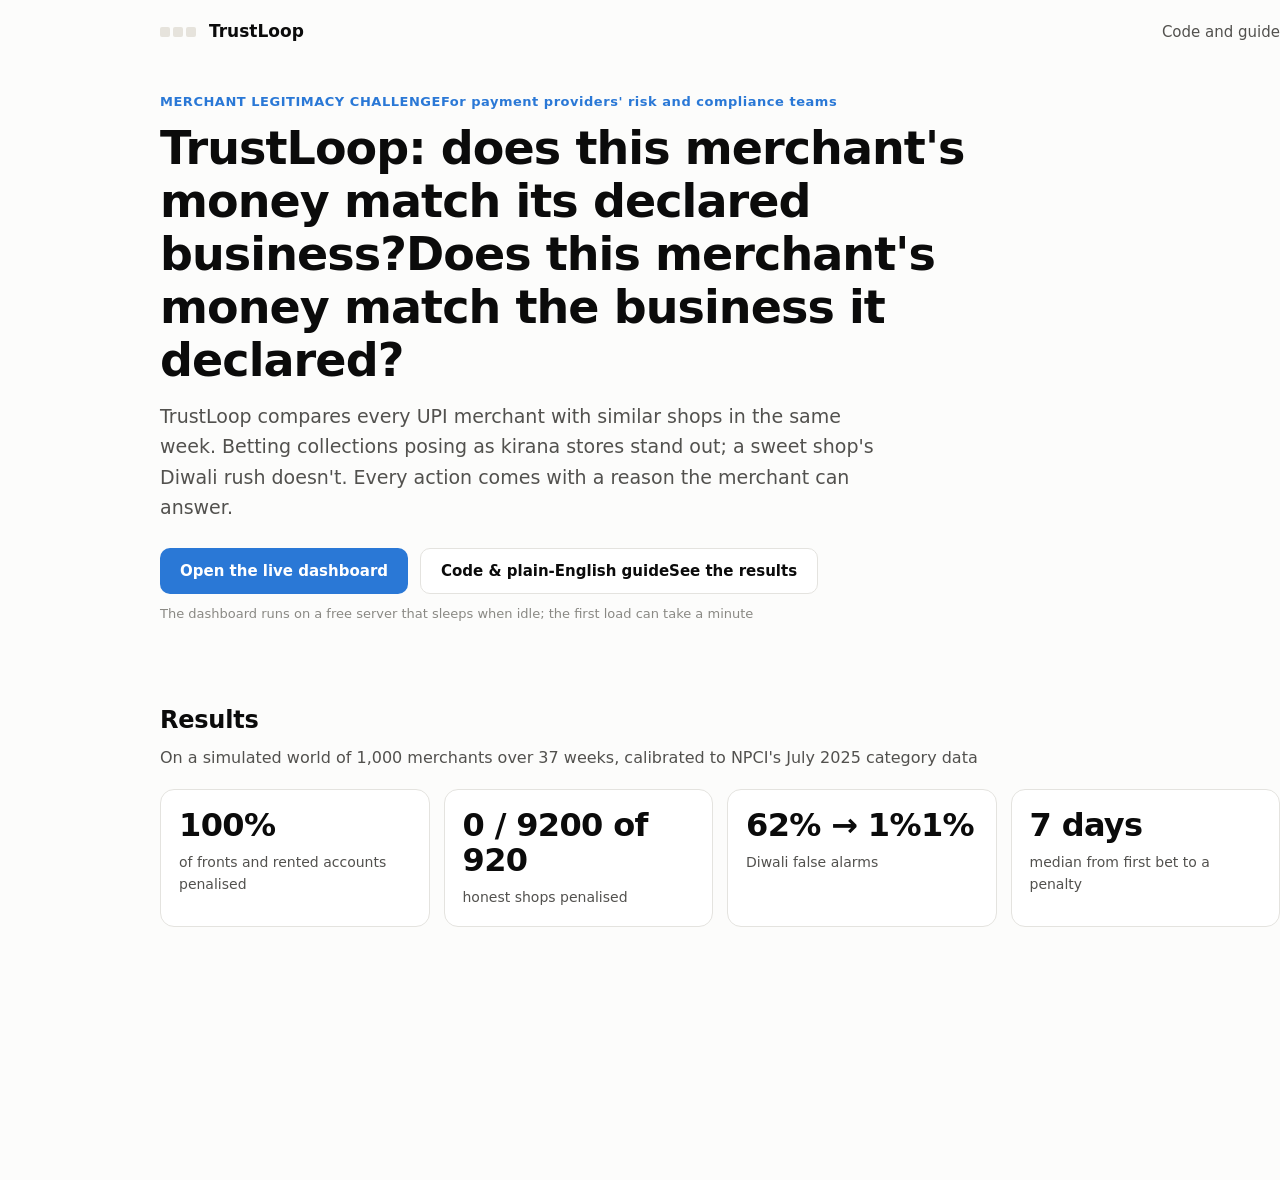
==== unslop-story/story.html @ 90f82adc "Unslop story video of the landing page redesign Square 9-second video (unslop-story/trustloop-unslop" ====
<!doctype html>
<html lang="en">
<head>
<meta charset="utf-8">
<title>TrustLoop landing page: unslop story</title>
<meta name="unslop-steps" content="Spacing, Color and type, Copy, Details and visual">
<meta name="unslop-frame" content="136 0 1168">
<!-- Story file for a short video: the original landing page (step 0) unslopping itself into the current one.
     unslop by Damir Sokolovsky (@heydamir), CC BY 4.0. Fonts: IBM Plex, SIL Open Font License (fonts/OFL-IBM-Plex.txt). -->
<style>
  @font-face { font-family: "Plex Sans"; src: url(fonts/ibm-plex-sans-latin-400-normal.woff2) format("woff2"); font-weight: 400; }
  @font-face { font-family: "Plex Sans"; src: url(fonts/ibm-plex-sans-latin-500-normal.woff2) format("woff2"); font-weight: 500; }
  @font-face { font-family: "Plex Sans"; src: url(fonts/ibm-plex-sans-latin-600-normal.woff2) format("woff2"); font-weight: 600 700; }
  @font-face { font-family: "Plex Mono"; src: url(fonts/ibm-plex-mono-latin-400-normal.woff2) format("woff2"); font-weight: 400; }
  @font-face { font-family: "Plex Mono"; src: url(fonts/ibm-plex-mono-latin-500-normal.woff2) format("woff2"); font-weight: 500 700; }

  /* ---------------- step 0: the original page, as it was ---------------- */
  * { box-sizing: border-box; }
  html, body { margin: 0; }
  body { width: 1440px; min-height: 1180px; background-color: #fcfcfb; color: #0b0b0b;
         font: 16px/1.6 system-ui, -apple-system, "Segoe UI", Roboto, sans-serif; }
  main { width: 1168px; margin: 0 auto; padding: 0 24px 64px; }
  nav { display: flex; align-items: center; justify-content: space-between; height: 64px; }
  .logo { display: flex; align-items: center; gap: 10px; font-weight: 600; font-size: 17px; color: #0b0b0b; }
  .navlink { color: #52514e; font-size: 15px; }
  .pip { display: inline-block; width: 10px; height: 10px; border-radius: 2px; background-color: #e6e3dc; margin-right: 3px; }

  .hero { display: grid; grid-template-columns: 1fr 0fr; column-gap: 0px; align-items: center; padding: 16px 0 24px; }
  .copy { min-width: 0; }
  .eyebrow { color: #2a78d6; font-weight: 600; letter-spacing: 0.04em; font-size: 13px; margin: 0; }
  .eyebrow .from { text-transform: uppercase; }
  h1 { font-size: 46px; line-height: 1.15; font-weight: 700; letter-spacing: -0.02em; margin: 10px 0 14px; max-width: 900px; }
  .lede { font-size: 19px; line-height: 1.6; color: #52514e; max-width: 720px; margin: 0 0 26px; }
  .cta { display: flex; gap: 12px; }
  .btn { display: inline-flex; align-items: center; height: 46px; padding: 0 20px; border-radius: 10px; font-weight: 600; font-size: 15px; }
  .primary { background-color: #2a78d6; color: #ffffff; }
  .secondary { background-color: #ffffff; color: #0b0b0b; border: 1px solid #e4e3df; }
  .note { color: #8a8984; font-size: 13px; margin: 10px 0 0; }

  .preview-col { min-width: 0; overflow: hidden; }
  .preview { width: 520px; background-color: #ffffff; border: 1px solid rgba(17,24,39,0.08); border-radius: 16px; padding: 24px;
             box-shadow: 0 8px 24px rgba(0,0,0,0.06); }
  .pv-head { display: flex; justify-content: space-between; gap: 16px; padding-bottom: 16px; border-bottom: 1px solid rgba(17,24,39,0.08); }
  .pv-id { font: 500 16px/1.4 "Plex Mono", monospace; }
  .pv-meta { color: #6b7487; font-size: 13px; }
  .pv-title { font-size: 13px; color: #6b7487; margin: 20px 0 4px; }
  .cmp { padding: 12px 0; border-bottom: 1px solid rgba(17,24,39,0.08); }
  .cmp:last-of-type { border-bottom: 0; }
  .cmp-top { display: flex; justify-content: space-between; gap: 12px; font-size: 14px; }
  .fig-s { font: 13px "Plex Mono", monospace; color: #4b5565; }
  .bars { display: grid; grid-template-columns: 64px 1fr; gap: 6px 10px; align-items: center; margin-top: 8px; font-size: 12px; color: #6b7487; }
  .track { height: 6px; background-color: #eef1f5; border-radius: 3px; }
  .fill { height: 6px; border-radius: 3px; }
  .pv-foot { margin-top: 16px; padding: 12px 14px; background-color: #eceff4; border-radius: 10px; font-size: 13px; color: #4b5565; }

  h2 { font-size: 24px; font-weight: 700; letter-spacing: -0.01em; margin: 40px 0 6px; }
  .sub { color: #52514e; margin: 0 0 18px; font-size: 16px; }
  .stats { display: grid; grid-template-columns: repeat(4, 1fr); gap: 14px; }
  .stat { background-color: #ffffff; border: 1px solid #e4e3df; border-radius: 14px; padding: 18px; }
  .fig { font-size: 32px; line-height: 1.1; font-weight: 700; letter-spacing: -0.02em; }
  .lab { color: #52514e; font-size: 14px; margin-top: 8px; }

  /* ---------------- step 1: spacing on the 4px scale ---------------- */
  .s1 .hero { padding: 48px 0 64px; }
  .s1 .eyebrow { margin: 0 0 16px; }
  .s1 h1 { margin: 0 0 20px; }
  .s1 .lede { margin: 0 0 32px; }
  .s1 .note { margin: 16px 0 0; }
  .s1 h2 { margin: 48px 0 8px; }
  .s1 .sub { margin: 0 0 24px; }
  .s1 .stats { gap: 12px; }
  .s1 .stat { padding: 20px; }
  .s1 .lab { margin-top: 12px; }

  /* ---------------- step 2: ink-grey neutrals, one cobalt accent, IBM Plex ---------------- */
  .s2 body { background-color: #f5f7fa; color: #111827; font-family: "Plex Sans", system-ui, sans-serif; }
  .s2 .logo { color: #111827; }
  .s2 .navlink { color: #4b5565; }
  .s2 .eyebrow { color: #6b7487; font-weight: 400; letter-spacing: 0; font-size: 14px; }
  .s2 h1 { font-weight: 500; letter-spacing: -0.03em; line-height: 1.06; font-size: 52px; }
  .s2 .lede { color: #4b5565; font-size: 18px; }
  .s2 .btn { font-weight: 500; }
  .s2 .primary { background-color: #1f5fae; }
  .s2 .secondary { color: #111827; border-color: rgba(17,24,39,0.10); }
  .s2 .note { color: #6b7487; }
  .s2 h2 { font-weight: 500; font-size: 28px; }
  .s2 .sub { color: #4b5565; }
  .s2 .stat { border-color: rgba(17,24,39,0.08); }
  .s2 .fig { font-weight: 500; font-family: "Plex Mono", monospace; letter-spacing: 0; font-size: 30px; }
  .s2 .lab { color: #111827; }
  .s2 .pip.on1 { background-color: #1f5fae; }

  /* ---------------- step 3: copy ---------------- */

  /* ---------------- step 4: details and the product preview ---------------- */
  .s4 .hero { grid-template-columns: 1fr 1fr; column-gap: 48px; }
  .s4 h1 { font-size: 50px; }
  .s4 .btn { border-radius: 10px; }
  .s4 .stat { border-radius: 12px; }
  .s4 .preview-col { overflow: visible; }
</style>
</head>
<body>
<main>
  <nav data-gap="hero">
    <div class="logo" data-in="2"><span><i class="pip on1"></i><i class="pip on1"></i><i class="pip"></i></span>TrustLoop</div>
    <span class="navlink" data-in="2">Code and guide</span>
  </nav>

  <div class="hero">
    <div class="copy">
      <p class="eyebrow swap" data-at="3" data-gap="hero" data-slop="Tracked caps"><span class="from">Merchant Legitimacy Challenge</span><span class="to">For payment providers' risk and compliance teams</span></p>
      <h1 class="swap" data-at="3" data-gap="hero" data-slop="Weight 700"><span class="from">TrustLoop: does this merchant's money match its declared business?</span><span class="to">Does this merchant's money match the business it declared?</span></h1>
      <p class="lede" data-gap="hero">TrustLoop compares every UPI merchant with similar shops in the same week. Betting collections posing as kirana stores stand out; a sweet shop's Diwali rush doesn't. Every action comes with a reason the merchant can answer.</p>
      <div class="cta" data-gap="hero">
        <span class="btn primary">Open the live dashboard</span>
        <span class="btn secondary swap" data-at="3"><span class="from">Code &amp; plain-English guide</span><span class="to">See the results</span></span>
      </div>
      <p class="note" data-gap="hero">The dashboard runs on a free server that sleeps when idle; the first load can take a minute</p>
    </div>

    <div class="preview-col">
      <div class="preview" data-in="4">
        <div class="pv-head">
          <div><div class="pv-id">M0002</div><div class="pv-meta">Declared as kirana · Pune, tier 2 · expects ₹48,000/month</div></div>
          <div style="display:flex;align-items:center;white-space:nowrap"><i class="pip" style="background-color:#c2410c"></i><i class="pip" style="background-color:#c2410c"></i><i class="pip" style="background-color:#c2410c"></i><i class="pip" style="background-color:#c2410c"></i><i class="pip"></i><span style="color:#c2410c;font-weight:500;font-size:14px;margin-left:6px">Review</span></div>
        </div>
        <p class="pv-title">This merchant vs similar kirana stores in tier-2 cities</p>
        <div class="cmp"><div class="cmp-top"><span>Money received during cricket match hours</span><span class="fig-s">57% vs 10%</span></div>
          <div class="bars"><span>M0002</span><div class="track"><div class="fill" style="width:57%;background-color:#1f5fae"></div></div><span>Peers</span><div class="track"><div class="fill" style="width:10%;background-color:#b8bfcc"></div></div></div></div>
        <div class="cmp"><div class="cmp-top"><span>Money sent straight back out the same day</span><span class="fig-s">86% vs 24%</span></div>
          <div class="bars"><span>M0002</span><div class="track"><div class="fill" style="width:86%;background-color:#1f5fae"></div></div><span>Peers</span><div class="track"><div class="fill" style="width:24%;background-color:#b8bfcc"></div></div></div></div>
        <div class="cmp"><div class="cmp-top"><span>Takings vs turnover declared at sign-up</span><span class="fig-s">21.9× vs 1.1×</span></div>
          <div class="bars"><span>M0002</span><div class="track"><div class="fill" style="width:100%;background-color:#1f5fae"></div></div><span>Peers</span><div class="track"><div class="fill" style="width:5%;background-color:#b8bfcc"></div></div></div></div>
        <div class="pv-foot">UPI ID found on a public betting page; shares phones, a bank account and gamblers with 6 other merchants</div>
      </div>
    </div>
  </div>

  <h2>Results</h2>
  <p class="sub">On a simulated world of 1,000 merchants over 37 weeks, calibrated to NPCI's July 2025 category data</p>
  <div class="stats">
    <div class="stat" data-radius><div class="fig">100%</div><div class="lab">of fronts and rented accounts penalised</div></div>
    <div class="stat"><div class="fig swap" data-at="3"><span class="from">0 / 920</span><span class="to">0 of 920</span></div><div class="lab">honest shops penalised</div></div>
    <div class="stat"><div class="fig swap" data-at="3"><span class="from">62% → 1%</span><span class="to">1%</span></div><div class="lab">Diwali false alarms</div></div>
    <div class="stat" data-radius><div class="fig">7 days</div><div class="lab">median from first bet to a penalty</div></div>
  </div>
</main>
</body>
</html>
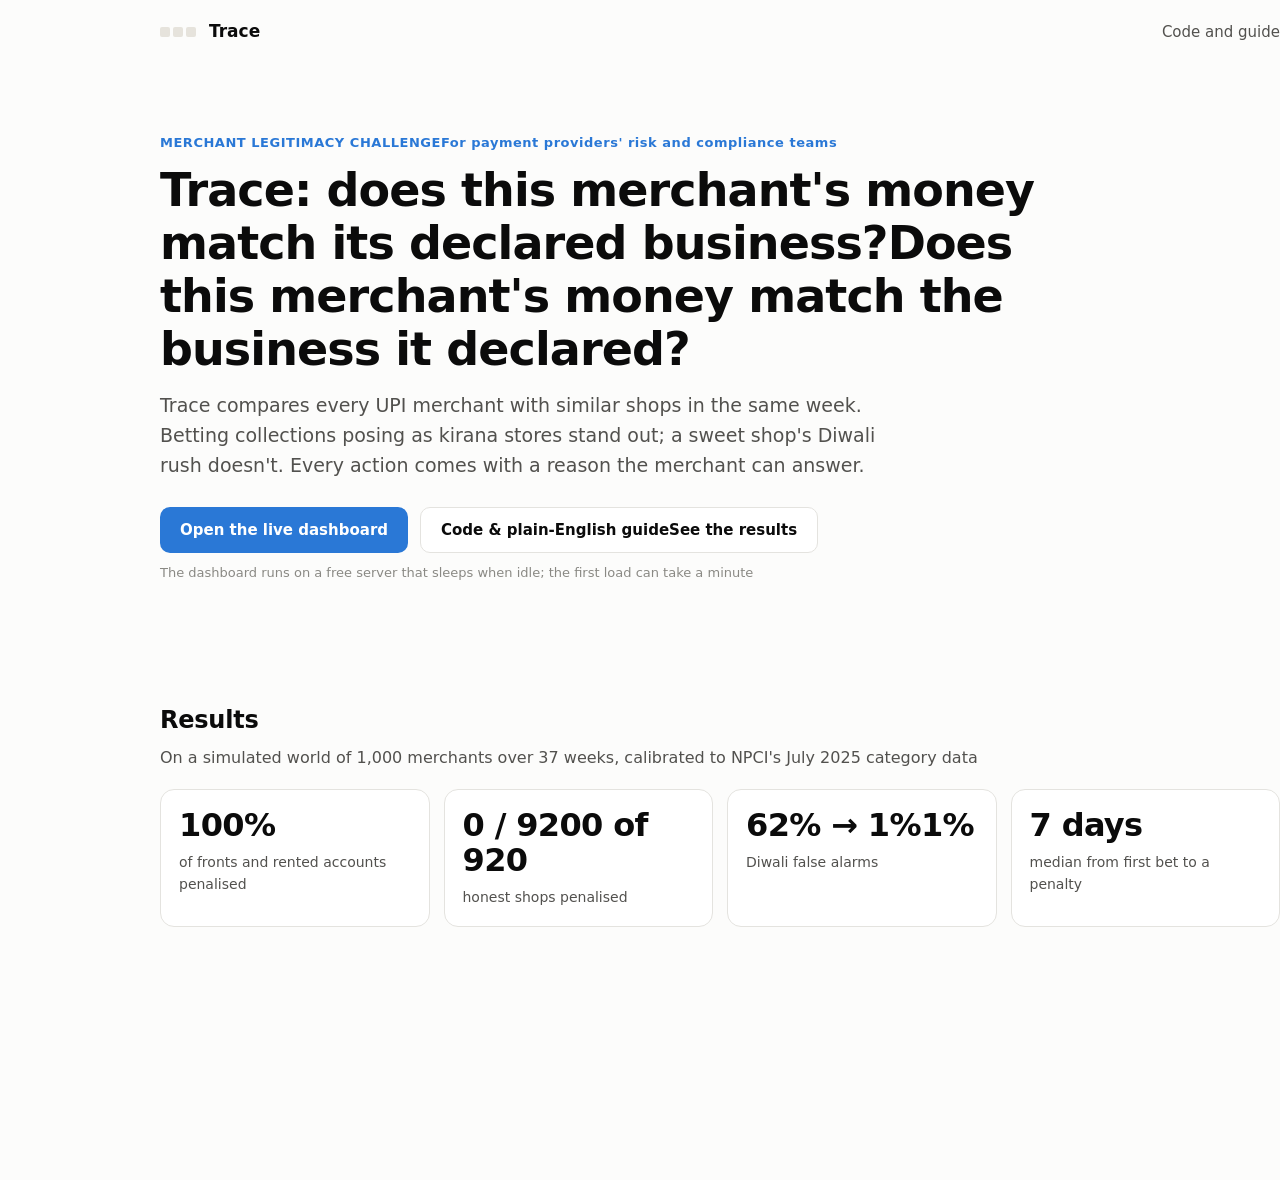
==== commit da0545e3: "Rename to Trace; merge Start here and Load data into a minimal Home with a Load data window - Produc" ====
--- a/unslop-story/story.html
+++ b/unslop-story/story.html
@@ -2,7 +2,7 @@
 <html lang="en">
 <head>
 <meta charset="utf-8">
-<title>TrustLoop landing page: unslop story</title>
+<title>Trace landing page: unslop story</title>
 <meta name="unslop-steps" content="Spacing, Color and type, Copy, Details and visual">
 <meta name="unslop-frame" content="136 0 1168">
 <!-- Story file for a short video: the original landing page (step 0) unslopping itself into the current one.
@@ -103,15 +103,15 @@
 <body>
 <main>
   <nav data-gap="hero">
-    <div class="logo" data-in="2"><span><i class="pip on1"></i><i class="pip on1"></i><i class="pip"></i></span>TrustLoop</div>
+    <div class="logo" data-in="2"><span><i class="pip on1"></i><i class="pip on1"></i><i class="pip"></i></span>Trace</div>
     <span class="navlink" data-in="2">Code and guide</span>
   </nav>
 
   <div class="hero">
     <div class="copy">
       <p class="eyebrow swap" data-at="3" data-gap="hero" data-slop="Tracked caps"><span class="from">Merchant Legitimacy Challenge</span><span class="to">For payment providers' risk and compliance teams</span></p>
-      <h1 class="swap" data-at="3" data-gap="hero" data-slop="Weight 700"><span class="from">TrustLoop: does this merchant's money match its declared business?</span><span class="to">Does this merchant's money match the business it declared?</span></h1>
-      <p class="lede" data-gap="hero">TrustLoop compares every UPI merchant with similar shops in the same week. Betting collections posing as kirana stores stand out; a sweet shop's Diwali rush doesn't. Every action comes with a reason the merchant can answer.</p>
+      <h1 class="swap" data-at="3" data-gap="hero" data-slop="Weight 700"><span class="from">Trace: does this merchant's money match its declared business?</span><span class="to">Does this merchant's money match the business it declared?</span></h1>
+      <p class="lede" data-gap="hero">Trace compares every UPI merchant with similar shops in the same week. Betting collections posing as kirana stores stand out; a sweet shop's Diwali rush doesn't. Every action comes with a reason the merchant can answer.</p>
       <div class="cta" data-gap="hero">
         <span class="btn primary">Open the live dashboard</span>
         <span class="btn secondary swap" data-at="3"><span class="from">Code &amp; plain-English guide</span><span class="to">See the results</span></span>
